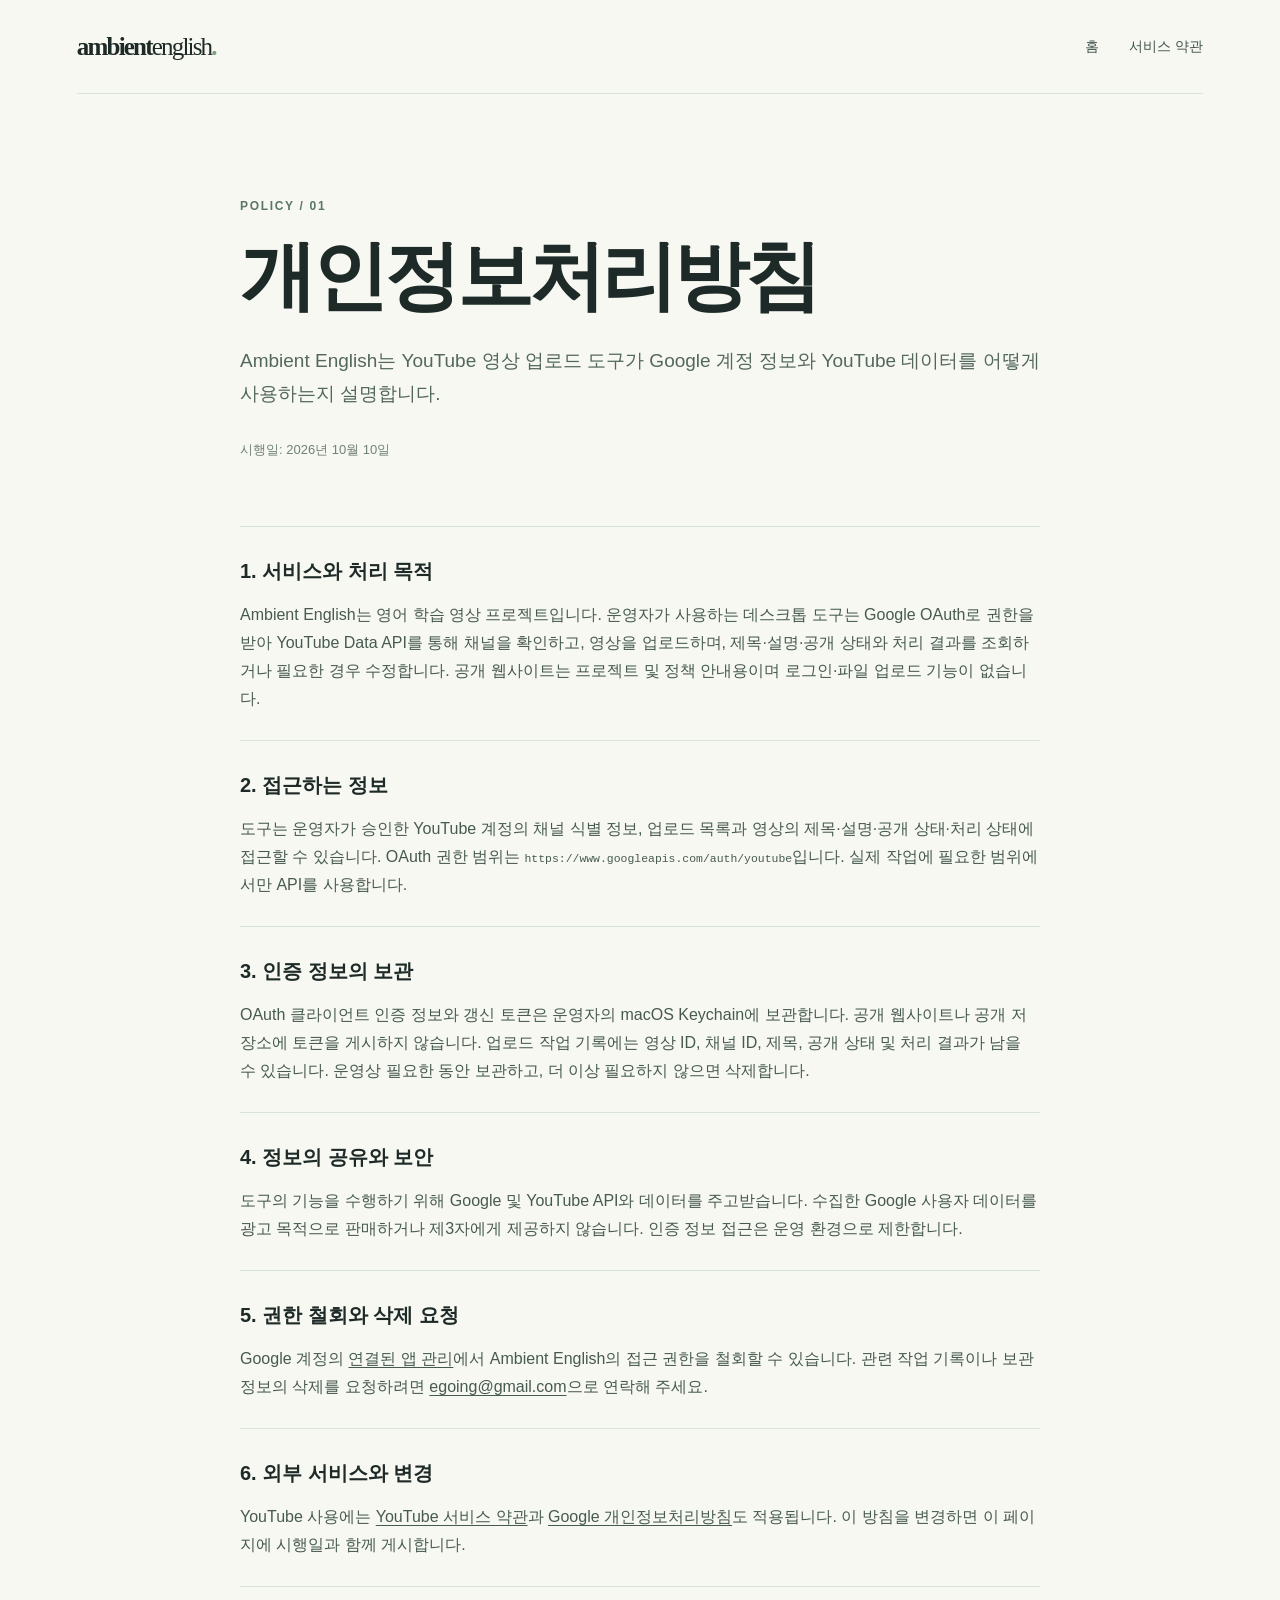
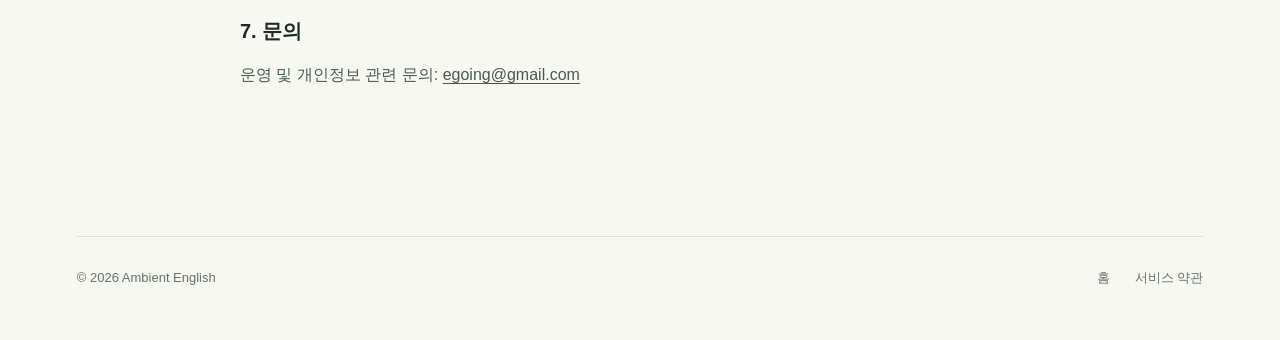
==== privacy.html @ 1fc2af3e "Ambient English OAuth 안내 사이트와 정책 페이지 구성" ====
<!doctype html>
<html lang="ko">
<head>
  <meta charset="utf-8">
  <meta name="viewport" content="width=device-width, initial-scale=1">
  <meta name="description" content="Ambient English 개인정보처리방침">
  <title>개인정보처리방침 | Ambient English</title>
  <link rel="stylesheet" href="styles.css">
</head>
<body>
  <div class="shell legal-shell">
    <header class="site-header"><a class="brand" href="./" aria-label="Ambient English 홈">ambient<span>english</span><i aria-hidden="true">.</i></a><nav aria-label="주요 메뉴"><a href="./">홈</a><a href="terms.html">서비스 약관</a></nav></header>
    <main class="legal">
      <p class="section-num">POLICY / 01</p><h1>개인정보처리방침</h1><p class="lead">Ambient English는 YouTube 영상 업로드 도구가 Google 계정 정보와 YouTube 데이터를 어떻게 사용하는지 설명합니다.</p>
      <p class="effective">시행일: 2026년 10월 10일</p>
      <section><h2>1. 서비스와 처리 목적</h2><p>Ambient English는 영어 학습 영상 프로젝트입니다. 운영자가 사용하는 데스크톱 도구는 Google OAuth로 권한을 받아 YouTube Data API를 통해 채널을 확인하고, 영상을 업로드하며, 제목·설명·공개 상태와 처리 결과를 조회하거나 필요한 경우 수정합니다. 공개 웹사이트는 프로젝트 및 정책 안내용이며 로그인·파일 업로드 기능이 없습니다.</p></section>
      <section><h2>2. 접근하는 정보</h2><p>도구는 운영자가 승인한 YouTube 계정의 채널 식별 정보, 업로드 목록과 영상의 제목·설명·공개 상태·처리 상태에 접근할 수 있습니다. OAuth 권한 범위는 <code>https://www.googleapis.com/auth/youtube</code>입니다. 실제 작업에 필요한 범위에서만 API를 사용합니다.</p></section>
      <section><h2>3. 인증 정보의 보관</h2><p>OAuth 클라이언트 인증 정보와 갱신 토큰은 운영자의 macOS Keychain에 보관합니다. 공개 웹사이트나 공개 저장소에 토큰을 게시하지 않습니다. 업로드 작업 기록에는 영상 ID, 채널 ID, 제목, 공개 상태 및 처리 결과가 남을 수 있습니다. 운영상 필요한 동안 보관하고, 더 이상 필요하지 않으면 삭제합니다.</p></section>
      <section><h2>4. 정보의 공유와 보안</h2><p>도구의 기능을 수행하기 위해 Google 및 YouTube API와 데이터를 주고받습니다. 수집한 Google 사용자 데이터를 광고 목적으로 판매하거나 제3자에게 제공하지 않습니다. 인증 정보 접근은 운영 환경으로 제한합니다.</p></section>
      <section><h2>5. 권한 철회와 삭제 요청</h2><p>Google 계정의 <a href="https://myaccount.google.com/connections">연결된 앱 관리</a>에서 Ambient English의 접근 권한을 철회할 수 있습니다. 관련 작업 기록이나 보관 정보의 삭제를 요청하려면 <a href="mailto:egoing@gmail.com">egoing@gmail.com</a>으로 연락해 주세요.</p></section>
      <section><h2>6. 외부 서비스와 변경</h2><p>YouTube 사용에는 <a href="https://www.youtube.com/t/terms">YouTube 서비스 약관</a>과 <a href="https://policies.google.com/privacy">Google 개인정보처리방침</a>도 적용됩니다. 이 방침을 변경하면 이 페이지에 시행일과 함께 게시합니다.</p></section>
      <section><h2>7. 문의</h2><p>운영 및 개인정보 관련 문의: <a href="mailto:egoing@gmail.com">egoing@gmail.com</a></p></section>
    </main>
    <footer><span>© 2026 Ambient English</span><div><a href="./">홈</a><a href="terms.html">서비스 약관</a></div></footer>
  </div>
</body>
</html>
---- styles.css ----
:root{color-scheme:light;--ink:#1e2a27;--muted:#5e706c;--accent:#d0e4d7;--line:#d9e2db;--paper:#f7f8f2}*{box-sizing:border-box}html{scroll-behavior:smooth}body{margin:0;background:var(--paper);color:var(--ink);font-family:-apple-system,BlinkMacSystemFont,"Noto Sans KR","Apple SD Gothic Neo",sans-serif;line-height:1.75}a{color:inherit}a:focus-visible{outline:2px solid #47745d;outline-offset:4px}.shell{max-width:1380px;margin:auto;padding:0 6vw}.site-header{min-height:94px;display:flex;align-items:center;justify-content:space-between;gap:24px;border-bottom:1px solid var(--line)}.brand{text-decoration:none;font-family:Georgia,serif;font-size:25px;letter-spacing:-1.8px;font-weight:bold;white-space:nowrap}.brand span{font-weight:normal}.brand i{font-style:normal;color:#799e81}.site-header nav,.site-header nav a,footer a{text-decoration:none}.site-header nav{display:flex;gap:30px;font-size:14px;color:#42534d}.site-header nav a:hover,footer a:hover{text-decoration:underline}.hero{min-height:655px;display:flex;flex-direction:column;justify-content:center;padding:100px 0 120px;position:relative}.hero:after{content:"";width:315px;height:315px;position:absolute;right:5%;top:24%;background:radial-gradient(circle at 38% 36%,#e7f2de 0,#c4d7c4 55%,transparent 72%);border-radius:50%;filter:blur(5px);opacity:.75;z-index:-1}.eyebrow,.section-num{font-size:12px;letter-spacing:.14em;font-weight:700;color:#5a7666;text-transform:uppercase}.dot{display:inline-block;width:8px;height:8px;background:#76a083;border-radius:50%;margin-right:9px}.hero h1{font-family:Georgia,"Noto Serif KR",serif;font-size:clamp(56px,8vw,112px);line-height:1.18;letter-spacing:-.055em;margin:28px 0}.hero h1 em{font-style:normal;color:#88a895}.hero>p{max-width:570px;font-size:18px;color:var(--muted);margin:0 0 38px}.hero-actions{display:flex;align-items:center;gap:32px;flex-wrap:wrap}.button{background:#223b31;color:white;padding:15px 22px;text-decoration:none;border-radius:2px;font-size:14px}.button:hover{background:#355b48}.button span{margin-left:16px}.text-link{font-size:14px;text-decoration:none;border-bottom:1px solid #758b7c;padding-bottom:4px}.section{padding:105px 0;border-top:1px solid var(--line)}.split{display:grid;grid-template-columns:1fr 1fr;gap:9vw}.section h2{font-family:Georgia,"Noto Serif KR",serif;font-size:clamp(34px,4vw,60px);letter-spacing:-.04em;line-height:1.3;font-weight:500;margin:18px 0}.section-copy{padding-top:50px;color:#485d52;font-size:18px;max-width:530px}.section-copy p{margin:0 0 20px}.tool-panel{background:#e9f0e8;margin:0 -6vw;padding:90px 6vw}.tool-panel>p:not(.section-num){max-width:780px;font-size:18px;color:#44594e}.tool-panel .small{font-size:14px!important;color:#62756b!important;margin-top:30px}.contact-panel{display:flex;align-items:end;justify-content:space-between;gap:30px}.contact-link{font-family:Georgia,serif;font-size:clamp(24px,3vw,42px);text-decoration:none;border-bottom:1px solid}.contact-link span{font-size:.65em}footer{display:flex;justify-content:space-between;gap:20px;flex-wrap:wrap;border-top:1px solid var(--line);padding:30px 0 50px;color:#61736a;font-size:13px}footer div{display:flex;gap:25px}.legal{max-width:800px;margin:0 auto;padding:90px 0 120px}.legal h1{font-family:Georgia,"Noto Serif KR",serif;font-size:clamp(42px,6vw,76px);line-height:1.2;letter-spacing:-.05em;margin:14px 0 22px}.legal .lead{font-size:19px;color:#53675d}.effective{font-size:13px;color:#718277;margin:28px 0 65px}.legal section{border-top:1px solid var(--line);padding:27px 0}.legal section h2{font-size:20px;margin:0 0 12px}.legal section p{margin:0;color:#475a50}.legal section a{text-underline-offset:3px}.legal code{font-size:.88em;overflow-wrap:anywhere}@media(max-width:700px){.shell{padding:0 22px}.site-header{min-height:76px;align-items:flex-start;padding:20px 0;flex-direction:column;gap:12px}.site-header nav{gap:16px;font-size:12px;flex-wrap:wrap}.hero{min-height:570px;padding:80px 0}.hero:after{width:210px;height:210px;top:20%;right:-20px}.hero>p{font-size:16px}.split{grid-template-columns:1fr;gap:0}.section{padding:75px 0}.section-copy{padding-top:10px;font-size:16px}.tool-panel{margin:0 -22px;padding:75px 22px}.tool-panel>p:not(.section-num){font-size:16px}.contact-panel{display:block}.contact-link{display:inline-block;margin-top:20px}.legal{padding:70px 0 90px}.legal .lead{font-size:17px}}
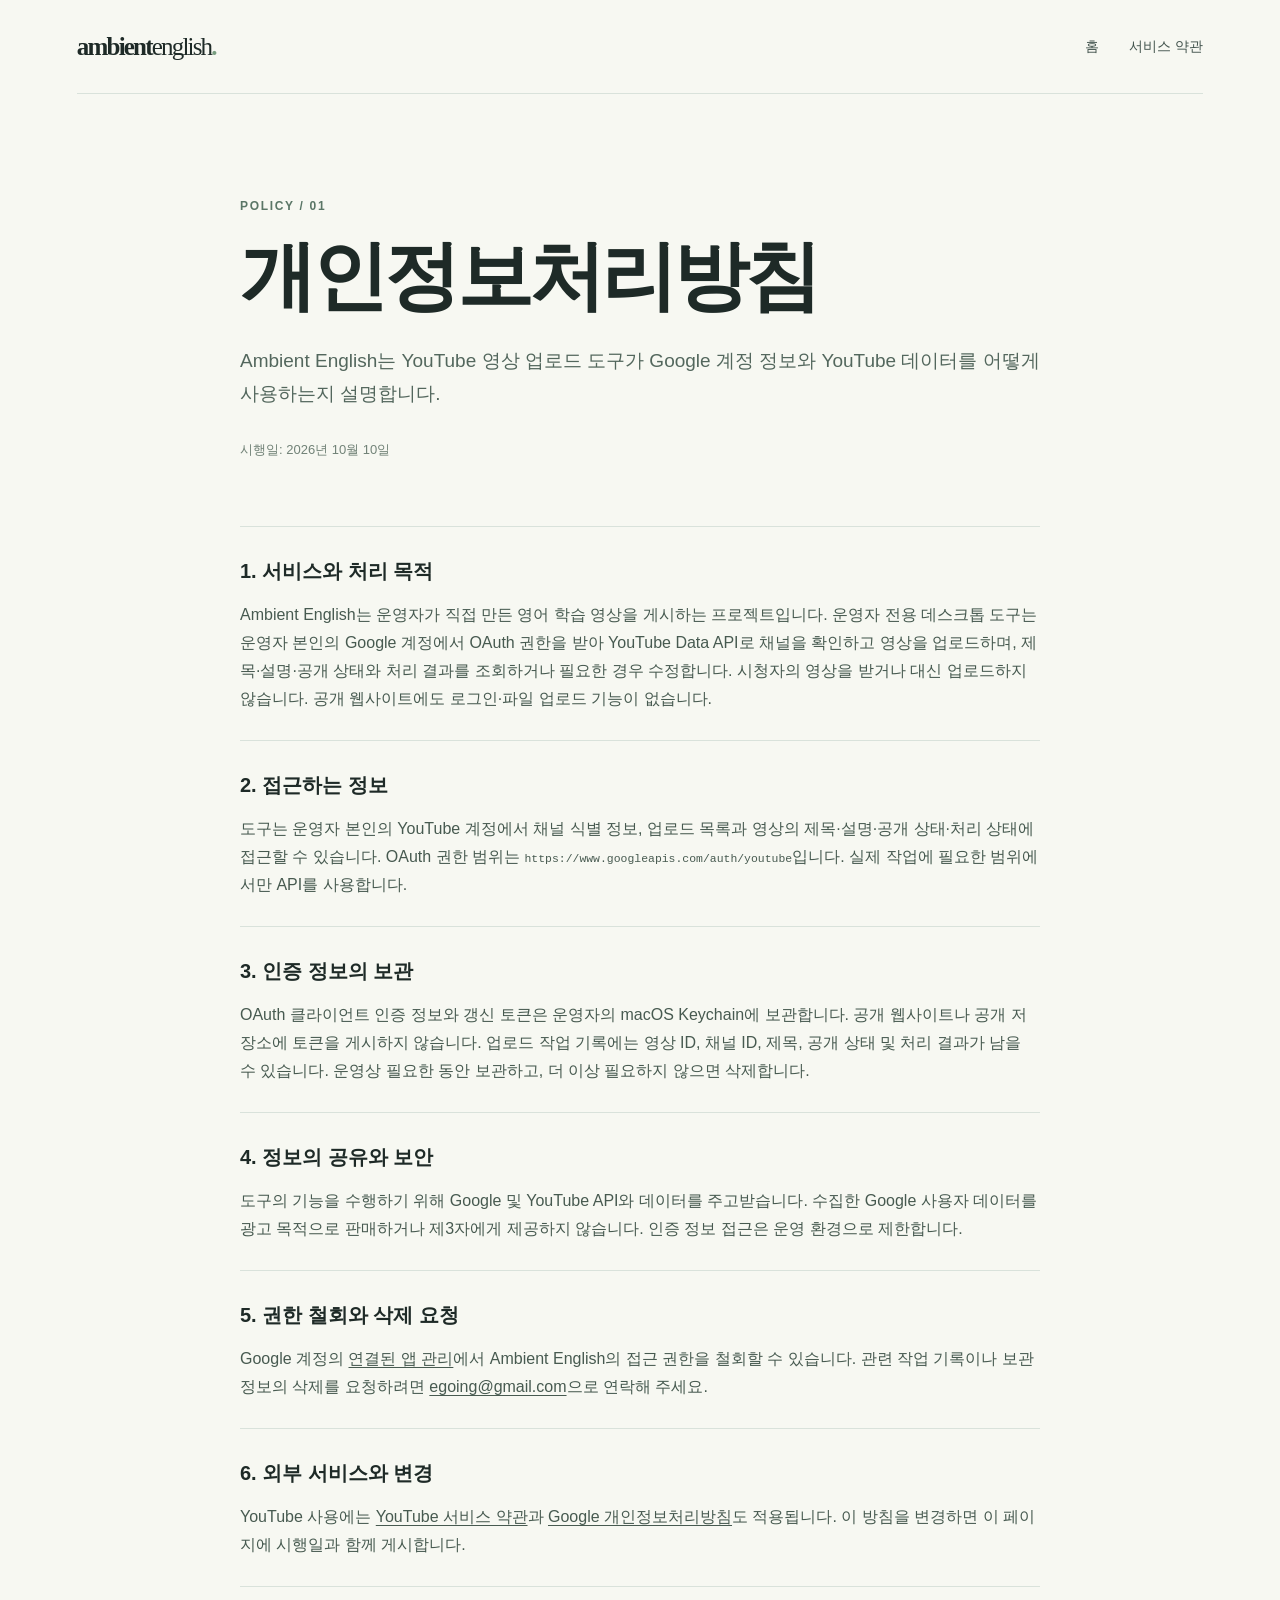
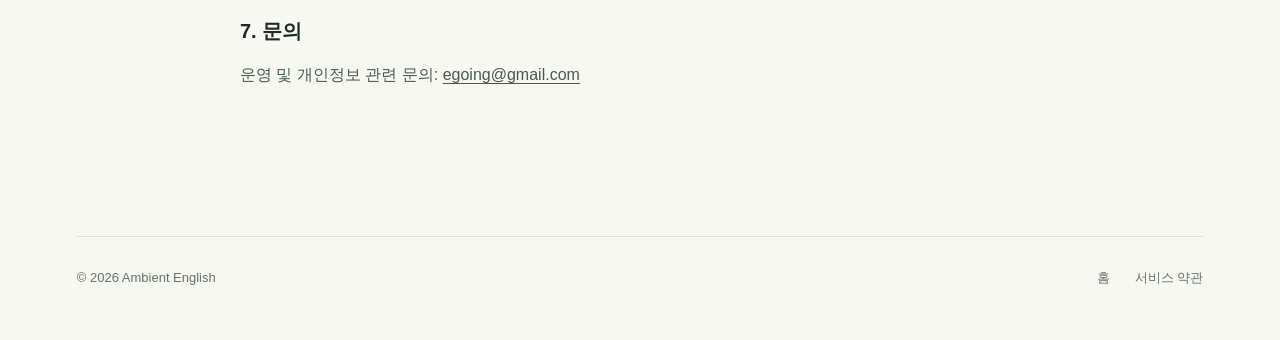
==== commit b4bab4be: "운영자 전용 영상 업로드로 안내 문구 정정" ====
--- a/privacy.html
+++ b/privacy.html
@@ -13,8 +13,8 @@
     <main class="legal">
       <p class="section-num">POLICY / 01</p><h1>개인정보처리방침</h1><p class="lead">Ambient English는 YouTube 영상 업로드 도구가 Google 계정 정보와 YouTube 데이터를 어떻게 사용하는지 설명합니다.</p>
       <p class="effective">시행일: 2026년 10월 10일</p>
-      <section><h2>1. 서비스와 처리 목적</h2><p>Ambient English는 영어 학습 영상 프로젝트입니다. 운영자가 사용하는 데스크톱 도구는 Google OAuth로 권한을 받아 YouTube Data API를 통해 채널을 확인하고, 영상을 업로드하며, 제목·설명·공개 상태와 처리 결과를 조회하거나 필요한 경우 수정합니다. 공개 웹사이트는 프로젝트 및 정책 안내용이며 로그인·파일 업로드 기능이 없습니다.</p></section>
-      <section><h2>2. 접근하는 정보</h2><p>도구는 운영자가 승인한 YouTube 계정의 채널 식별 정보, 업로드 목록과 영상의 제목·설명·공개 상태·처리 상태에 접근할 수 있습니다. OAuth 권한 범위는 <code>https://www.googleapis.com/auth/youtube</code>입니다. 실제 작업에 필요한 범위에서만 API를 사용합니다.</p></section>
+      <section><h2>1. 서비스와 처리 목적</h2><p>Ambient English는 운영자가 직접 만든 영어 학습 영상을 게시하는 프로젝트입니다. 운영자 전용 데스크톱 도구는 운영자 본인의 Google 계정에서 OAuth 권한을 받아 YouTube Data API로 채널을 확인하고 영상을 업로드하며, 제목·설명·공개 상태와 처리 결과를 조회하거나 필요한 경우 수정합니다. 시청자의 영상을 받거나 대신 업로드하지 않습니다. 공개 웹사이트에도 로그인·파일 업로드 기능이 없습니다.</p></section>
+      <section><h2>2. 접근하는 정보</h2><p>도구는 운영자 본인의 YouTube 계정에서 채널 식별 정보, 업로드 목록과 영상의 제목·설명·공개 상태·처리 상태에 접근할 수 있습니다. OAuth 권한 범위는 <code>https://www.googleapis.com/auth/youtube</code>입니다. 실제 작업에 필요한 범위에서만 API를 사용합니다.</p></section>
       <section><h2>3. 인증 정보의 보관</h2><p>OAuth 클라이언트 인증 정보와 갱신 토큰은 운영자의 macOS Keychain에 보관합니다. 공개 웹사이트나 공개 저장소에 토큰을 게시하지 않습니다. 업로드 작업 기록에는 영상 ID, 채널 ID, 제목, 공개 상태 및 처리 결과가 남을 수 있습니다. 운영상 필요한 동안 보관하고, 더 이상 필요하지 않으면 삭제합니다.</p></section>
       <section><h2>4. 정보의 공유와 보안</h2><p>도구의 기능을 수행하기 위해 Google 및 YouTube API와 데이터를 주고받습니다. 수집한 Google 사용자 데이터를 광고 목적으로 판매하거나 제3자에게 제공하지 않습니다. 인증 정보 접근은 운영 환경으로 제한합니다.</p></section>
       <section><h2>5. 권한 철회와 삭제 요청</h2><p>Google 계정의 <a href="https://myaccount.google.com/connections">연결된 앱 관리</a>에서 Ambient English의 접근 권한을 철회할 수 있습니다. 관련 작업 기록이나 보관 정보의 삭제를 요청하려면 <a href="mailto:egoing@gmail.com">egoing@gmail.com</a>으로 연락해 주세요.</p></section>
